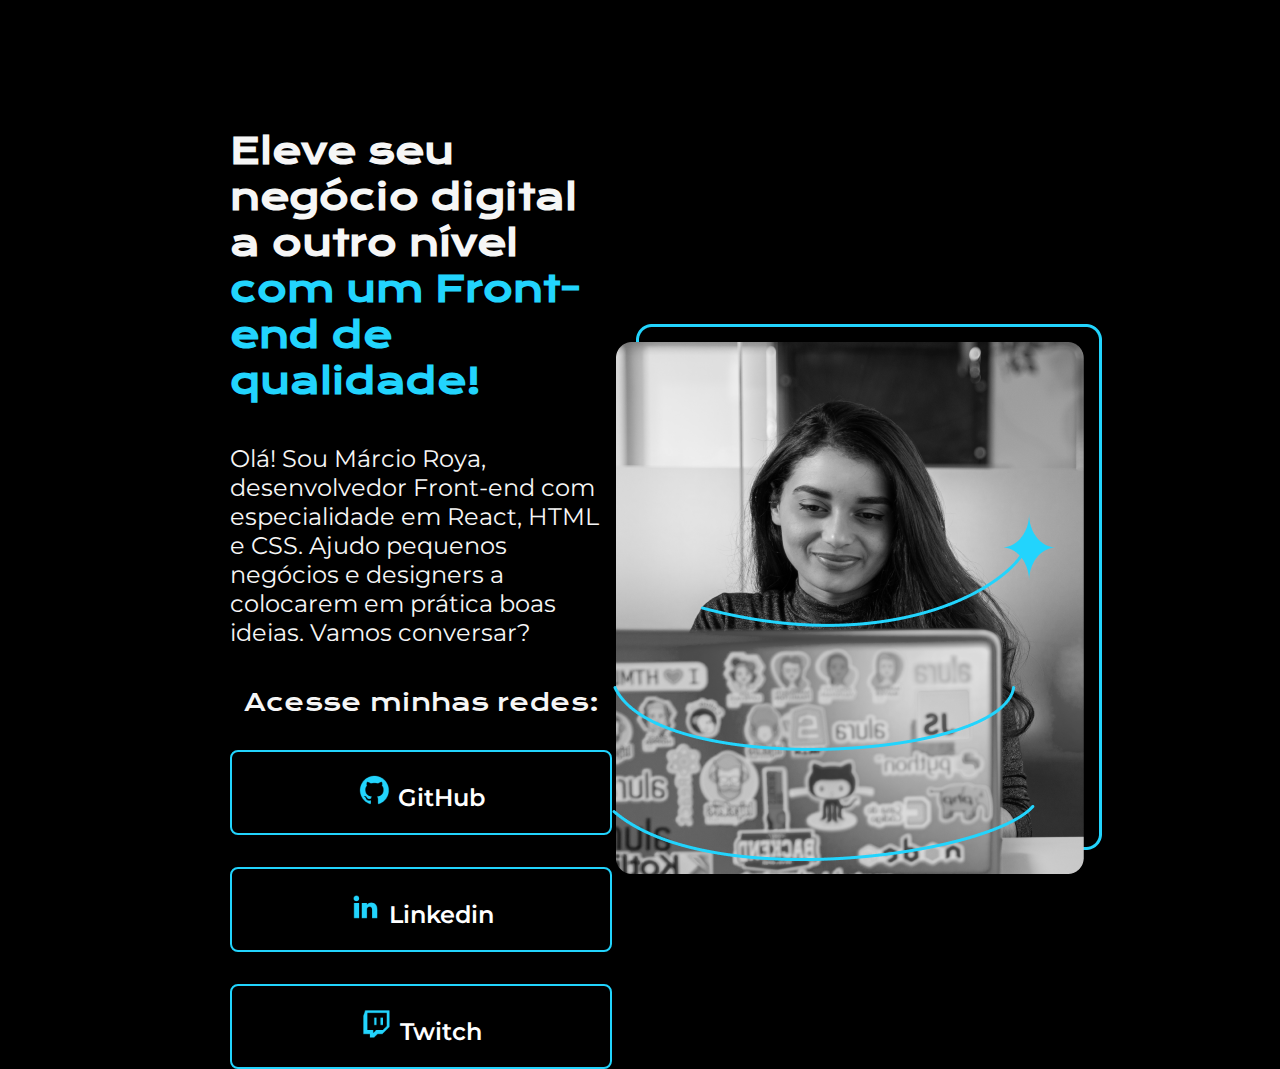
==== index.html @ 65f36237 "creation: hover" ====
<!DOCTYPE html>
<html lang="pt-br">

<head>
    <meta charset="UTF-8">
    <meta http-equiv="X-UA-Compatible" content="IE=edge">
    <meta name="viewport" content="width=device-width, initial-scale=1.0">
    <title>Portifolio</title>
    <link rel="stylesheet" href="style.css">
</head>

<body>
    <header></header>
    <main class="apresentacao">
        <section class="apresentacao__conteudo">
            <h1 class="apresentacao__conteudo__titulo">
                Eleve seu negócio digital a outro nível
                <strong class="titulo-destaque">com um Front-end de qualidade!
                </strong>
            </h1>
            <p class="apresentacao__conteudo__texto">Olá! Sou Márcio Roya, desenvolvedor
                Front-end com especialidade em React, HTML e
                CSS. Ajudo pequenos negócios e designers a
                colocarem em prática boas ideias. Vamos
                conversar?</p>
            <div class="apresentacao__links">
                <h2 class="apresentacao__links__subtitulo">Acesse minhas redes:</h2>
                <a class="apresentacao__links__link" href="https://github.com/mroya">
                    <img src="./assets/github.png">
                    GitHub
                </a>
                <a class="apresentacao__links__link" href="https://linkedin.com/marcio-roya">
                    <img src="./assets/linkedin.png">
                    Linkedin</a>
                <a class="apresentacao__links__link" href="https://twitch.tv/marcio-roya">
                    <img src="./assets/twitch.png">
                    Twitch
                </a>
                
            </div>
            
        </section>
        <img src="./assets/Imagem.png" alt="Foto de Márcio Roya programando">
    </main>
    <footer></footer>
</body>

</html>
---- style.css ----
@import url('https://fonts.googleapis.com/css2?family=Krona+One&family=Montserrat:wght@400;600&display=swap');

* {
    margin: 0;
    padding: 0;
}

body {
    height: 100vh;
    box-sizing: border-box;
    background-color: #000000;
    color: #F6F6F6;
}

.titulo-destaque {
    color: #22D4FD;
}

.apresentacao {
    margin: 10% 18%;
    display: flex;
    align-items: center;
    justify-content: space-between;
}

.apresentacao__conteudo {
    width: 615px;
    display: flex;
    flex-direction: column;
    gap: 40px;
}

.apresentacao__conteudo__titulo {
    font-size: 36px;
    font-family: 'Krona One', sans-serif;
}

.apresentacao__conteudo__texto {
    font-size: 24px;
    font-family: 'Montserrat', 'sans-serif';
}

.apresentacao__links {
    display: flex;
    flex-direction: column;
    justify-content: space-between;
    align-items: center;
    gap: 32px;
}

.apresentacao__links__subtitulo {
    font-size: 24px;
    font-family: 'Krona One', sans-serif;
    font-weight: 400;
}

.apresentacao__links__link {
    /* background-color: #22D4FD; */
    border: 2px solid #22D4FD;
    width: 378px;
    text-align: center;
    border-radius: 8px;
    font-size: 24px;
    font-weight: 600;
    padding: 21.5px 0;
    text-decoration: none;
    color: #ffffff;
    font-family: 'Montserrat', sans-serif;   
}

.apresentacao__links__link:hover {
    background-color: #272727;
    padding: 3%;
}

.apresentacao__conteudo__titulo:hover {
    color: #22D4FD;
}

.titulo-destaque:hover {
    color: #ffffff;
}
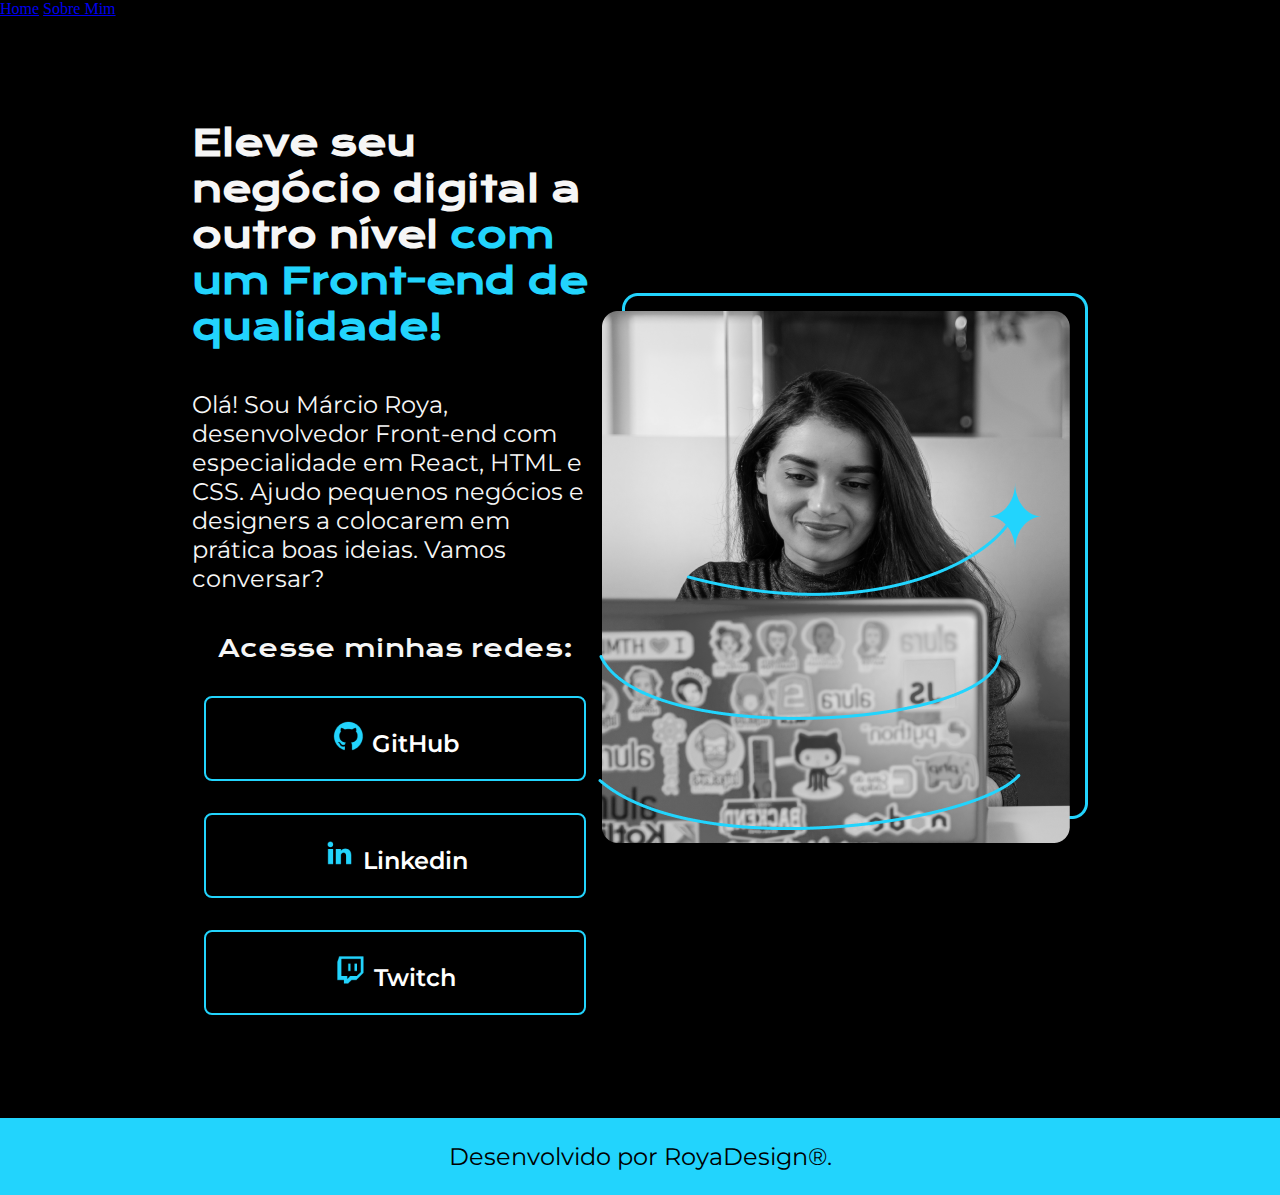
==== commit 6cc2a52a: "created: footer and header" ====
--- a/index.html
+++ b/index.html
@@ -10,7 +10,12 @@
 </head>
 
 <body>
-    <header></header>
+    <header class="cabecalho">
+        <nav class="cabecalho__menu">
+            <a class="cabecalho__menu__link" href="#">Home</a>
+            <a class="cabecalho__menu__link" href="#">Sobre Mim</a>
+        </nav>
+    </header>
     <main class="apresentacao">
         <section class="apresentacao__conteudo">
             <h1 class="apresentacao__conteudo__titulo">
@@ -42,7 +47,9 @@
         </section>
         <img src="./assets/Imagem.png" alt="Foto de Márcio Roya programando">
     </main>
-    <footer></footer>
+    <footer class="rodape">
+        <p>Desenvolvido por RoyaDesign®.</p>
+    </footer>
 </body>
 
 </html>--- a/style.css
+++ b/style.css
@@ -6,7 +6,7 @@
 }
 
 body {
-    height: 100vh;
+    /* height: 100vh; */
     box-sizing: border-box;
     background-color: #000000;
     color: #F6F6F6;
@@ -17,7 +17,7 @@
 }
 
 .apresentacao {
-    margin: 10% 18%;
+    padding: 8% 15%;
     display: flex;
     align-items: center;
     justify-content: space-between;
@@ -79,4 +79,14 @@
 
 .titulo-destaque:hover {
     color: #ffffff;
+}
+
+.rodape {
+    color: #000000;
+    background-color: #22D4FD;
+    padding: 24px;
+    text-align: center;
+    font-family: 'Montserrat', sans-serif;
+    font-size: 24px;
+    font-weight: 400;    
 }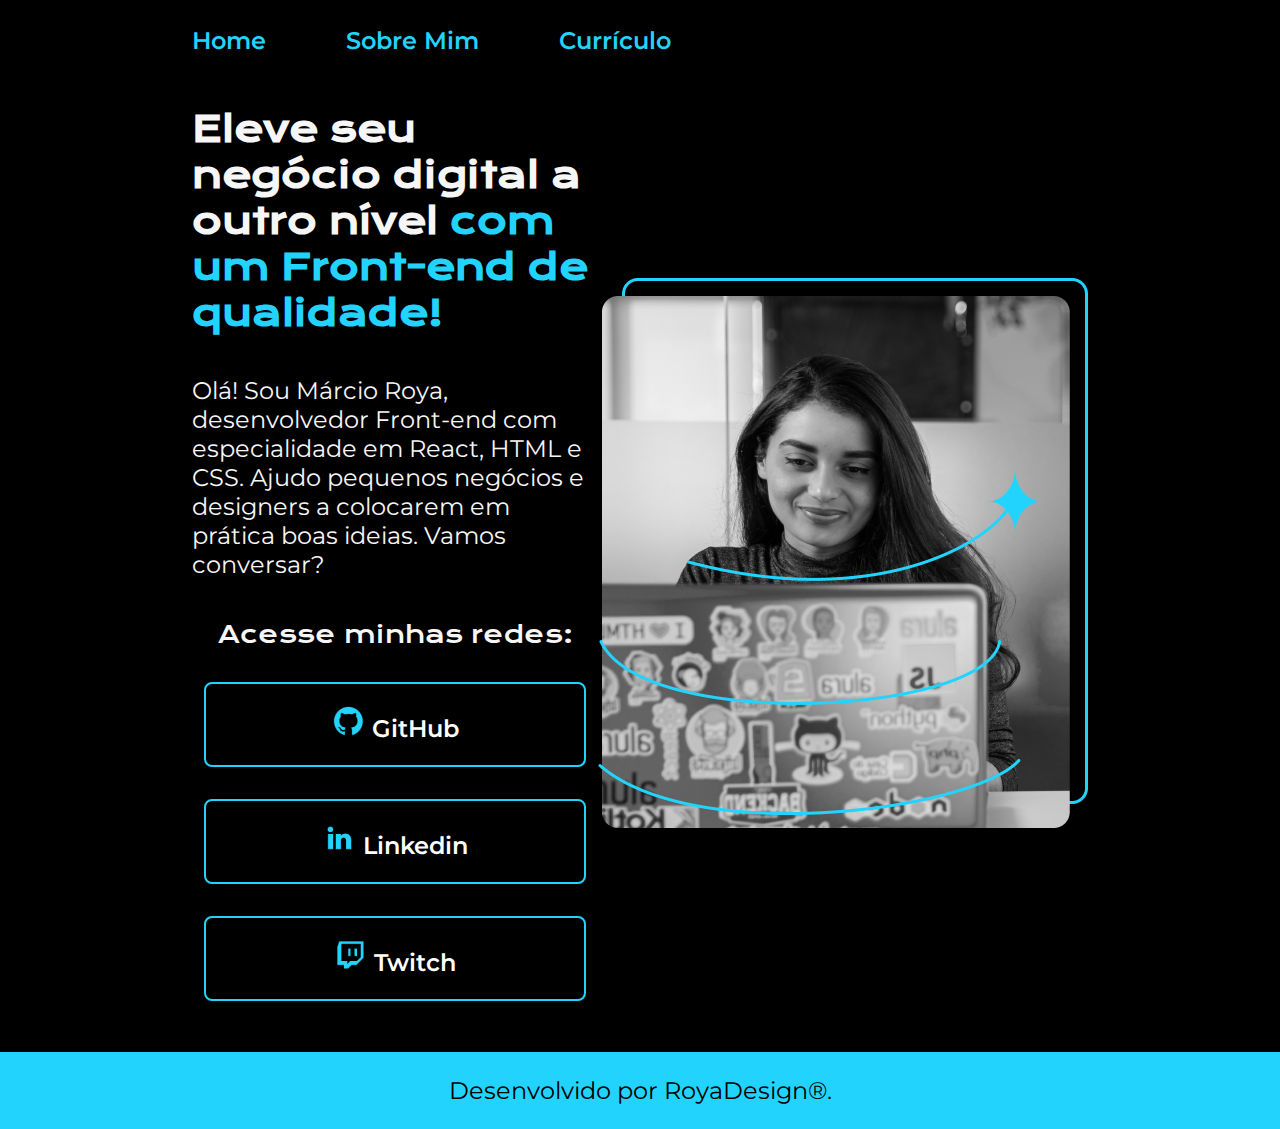
==== commit a6516ed5: "created: pages about and curriculo" ====
--- a/index.html
+++ b/index.html
@@ -6,14 +6,15 @@
     <meta http-equiv="X-UA-Compatible" content="IE=edge">
     <meta name="viewport" content="width=device-width, initial-scale=1.0">
     <title>Portifolio</title>
-    <link rel="stylesheet" href="style.css">
+    <link rel="stylesheet" href="./styles/style.css">
 </head>
 
 <body>
     <header class="cabecalho">
         <nav class="cabecalho__menu">
-            <a class="cabecalho__menu__link" href="#">Home</a>
-            <a class="cabecalho__menu__link" href="#">Sobre Mim</a>
+            <a class="cabecalho__menu__link" href="index.html">Home</a>
+            <a class="cabecalho__menu__link" href="about.html">Sobre Mim</a>
+            <a class="cabecalho__menu__link" href="curriculo.html">Currículo</a>
         </nav>
     </header>
     <main class="apresentacao">
--- a/styles/style.css
+++ b/styles/style.css
@@ -0,0 +1,115 @@
+@import url('https://fonts.googleapis.com/css2?family=Krona+One&family=Montserrat:wght@400;600&display=swap');
+
+* {
+    margin: 0;
+    padding: 0;
+}
+
+body {
+    /* height: 100vh; */
+    box-sizing: border-box;
+    background-color: #000000;
+    color: #F6F6F6;
+}
+
+.cabecalho {
+    padding: 2% 0 0 15%;
+}
+
+.cabecalho__menu {
+    display: flex;
+    gap: 80px;
+}
+
+.cabecalho__menu__link {
+    font-family: 'Montserrat', sans-serif;
+    font-size: 24px;
+    font-weight: 600;
+    color: #22D4FD;
+    text-decoration: none;
+}
+
+.apresentacao {
+    padding: 4% 15%;
+    display: flex;
+    align-items: center;
+    justify-content: space-between;
+}
+
+.apresentacao__conteudo {
+    width: 615px;
+    display: flex;
+    flex-direction: column;
+    gap: 40px;
+}
+
+.apresentacao__conteudo__titulo {
+    font-size: 36px;
+    font-family: 'Krona One', sans-serif;
+}
+
+.titulo-destaque {
+    color: #22D4FD;
+}
+
+.apresentacao__conteudo__texto {
+    font-size: 24px;
+    font-family: 'Montserrat', 'sans-serif';
+}
+
+
+.apresentacao__conteudo__texto a{
+    text-decoration: none;
+    color: #22D4FD;
+}
+
+.apresentacao__links {
+    display: flex;
+    flex-direction: column;
+    justify-content: space-between;
+    align-items: center;
+    gap: 32px;
+}
+
+.apresentacao__links__subtitulo {
+    font-size: 24px;
+    font-family: 'Krona One', sans-serif;
+    font-weight: 400;
+}
+
+.apresentacao__links__link {
+    /* background-color: #22D4FD; */
+    border: 2px solid #22D4FD;
+    width: 378px;
+    text-align: center;
+    border-radius: 8px;
+    font-size: 24px;
+    font-weight: 600;
+    padding: 21.5px 0;
+    text-decoration: none;
+    color: #ffffff;
+    font-family: 'Montserrat', sans-serif;   
+}
+
+.apresentacao__links__link:hover {
+    background-color: #272727;
+    padding: 3%;
+}
+
+.apresentacao__conteudo__titulo:hover {
+    color: #22D4FD;
+}
+
+.titulo-destaque:hover {
+    color: #ffffff;
+}
+
+.rodape {
+    color: #000000;
+    background-color: #22D4FD;
+    padding: 24px;
+    text-align: center;
+    font-family: 'Montserrat', sans-serif;
+    font-size: 24px;
+    font-weight: 400;    
+}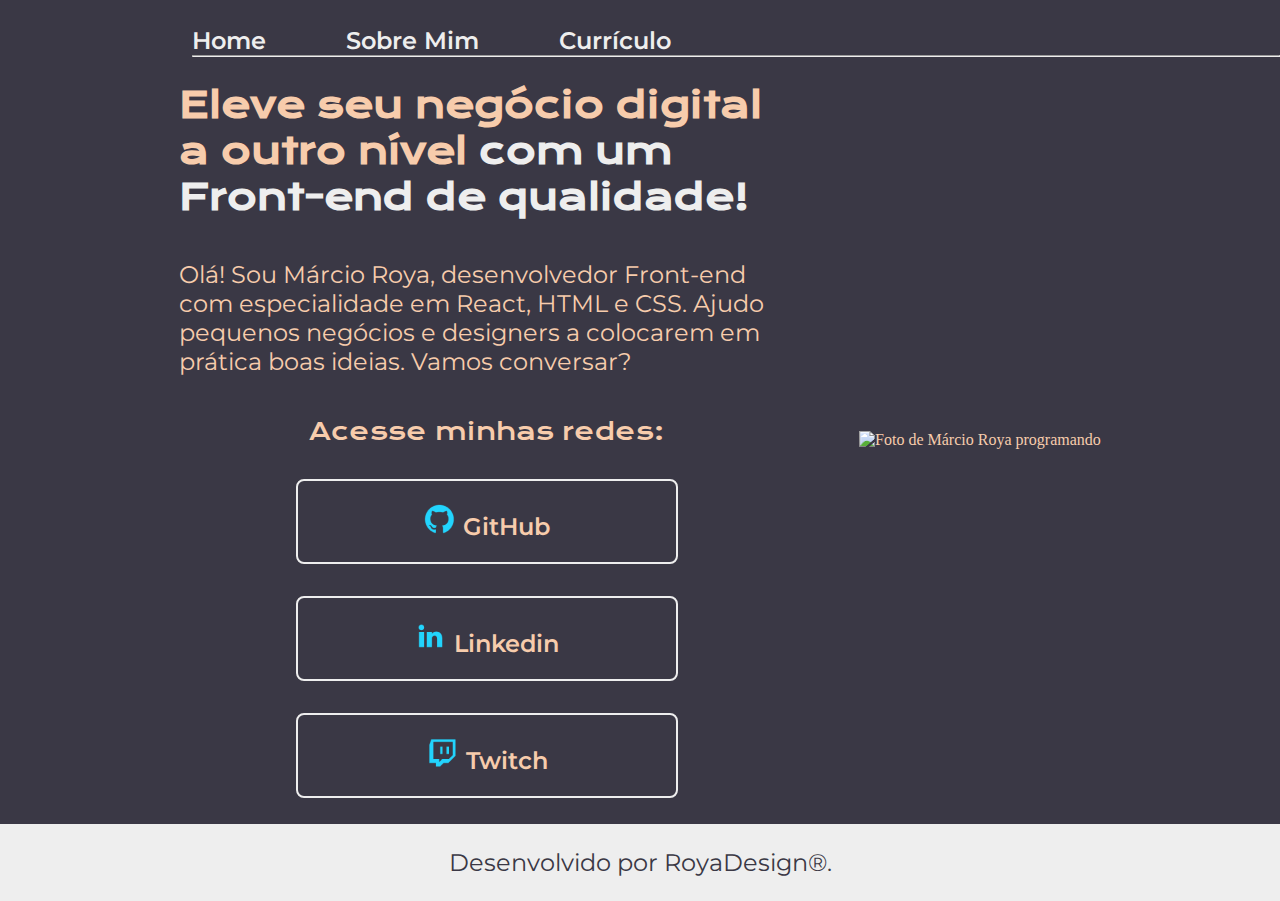
==== commit c39d7221: "final project" ====
--- a/index.html
+++ b/index.html
@@ -16,6 +16,7 @@
             <a class="cabecalho__menu__link" href="about.html">Sobre Mim</a>
             <a class="cabecalho__menu__link" href="curriculo.html">Currículo</a>
         </nav>
+        <hr>
     </header>
     <main class="apresentacao">
         <section class="apresentacao__conteudo">
@@ -46,7 +47,7 @@
             </div>
             
         </section>
-        <img src="./assets/Imagem.png" alt="Foto de Márcio Roya programando">
+        <img src="./assets/imagemprogramador.png" alt="Foto de Márcio Roya programando">
     </main>
     <footer class="rodape">
         <p>Desenvolvido por RoyaDesign®.</p>
--- a/styles/style.css
+++ b/styles/style.css
@@ -1,4 +1,14 @@
 @import url('https://fonts.googleapis.com/css2?family=Krona+One&family=Montserrat:wght@400;600&display=swap');
+
+:root {
+    --cor-primaria: #3A3845;
+    --cor-secundaria: #F7CCAC;
+    --cor-terciaria: #EEEEEE;
+    --cor-hover: #826F66;
+
+    --fonte-principal: 'Krona One', sans-serif;
+    --fonte-secundaria: 'Montserrat', sans-serif;
+}
 
 * {
     margin: 0;
@@ -6,10 +16,9 @@
 }
 
 body {
-    /* height: 100vh; */
     box-sizing: border-box;
-    background-color: #000000;
-    color: #F6F6F6;
+    background-color: var(--cor-primaria);
+    color: var(--cor-secundaria);
 }
 
 .cabecalho {
@@ -22,15 +31,19 @@
 }
 
 .cabecalho__menu__link {
-    font-family: 'Montserrat', sans-serif;
+    font-family: var(--fonte-secundaria);
     font-size: 24px;
     font-weight: 600;
-    color: #22D4FD;
+    color: var(--cor-terciaria);
     text-decoration: none;
 }
 
+.cabecalho__menu__link:hover {
+    color: var(--cor-hover);
+}
+
 .apresentacao {
-    padding: 4% 15%;
+    padding: 2% 14%;
     display: flex;
     align-items: center;
     justify-content: space-between;
@@ -45,22 +58,22 @@
 
 .apresentacao__conteudo__titulo {
     font-size: 36px;
-    font-family: 'Krona One', sans-serif;
+    font-family: var(--fonte-principal);
 }
 
 .titulo-destaque {
-    color: #22D4FD;
+    color: var(--cor-terciaria);
 }
 
 .apresentacao__conteudo__texto {
     font-size: 24px;
-    font-family: 'Montserrat', 'sans-serif';
+    font-family: var(--fonte-secundaria);
 }
 
 
 .apresentacao__conteudo__texto a{
     text-decoration: none;
-    color: #22D4FD;
+    color: var(--cor-terciaria);
 }
 
 .apresentacao__links {
@@ -73,13 +86,12 @@
 
 .apresentacao__links__subtitulo {
     font-size: 24px;
-    font-family: 'Krona One', sans-serif;
+    font-family: var(--fonte-principal);
     font-weight: 400;
 }
 
 .apresentacao__links__link {
-    /* background-color: #22D4FD; */
-    border: 2px solid #22D4FD;
+    border: 2px solid var(--cor-terciaria);
     width: 378px;
     text-align: center;
     border-radius: 8px;
@@ -87,29 +99,29 @@
     font-weight: 600;
     padding: 21.5px 0;
     text-decoration: none;
-    color: #ffffff;
-    font-family: 'Montserrat', sans-serif;   
+    color: var(--cor-secundaria);
+    font-family: var(--fonte-secundaria);   
 }
 
 .apresentacao__links__link:hover {
-    background-color: #272727;
+    background-color: var(--cor-hover);
     padding: 3%;
 }
 
 .apresentacao__conteudo__titulo:hover {
-    color: #22D4FD;
+    color: var(--cor-terciaria);
 }
 
 .titulo-destaque:hover {
-    color: #ffffff;
+    color: var(--cor-secundaria);
 }
 
 .rodape {
-    color: #000000;
-    background-color: #22D4FD;
+    color: var(--cor-primaria);
+    background-color: var(--cor-terciaria);
     padding: 24px;
     text-align: center;
-    font-family: 'Montserrat', sans-serif;
+    font-family: var(--fonte-secundaria);
     font-size: 24px;
     font-weight: 400;    
 }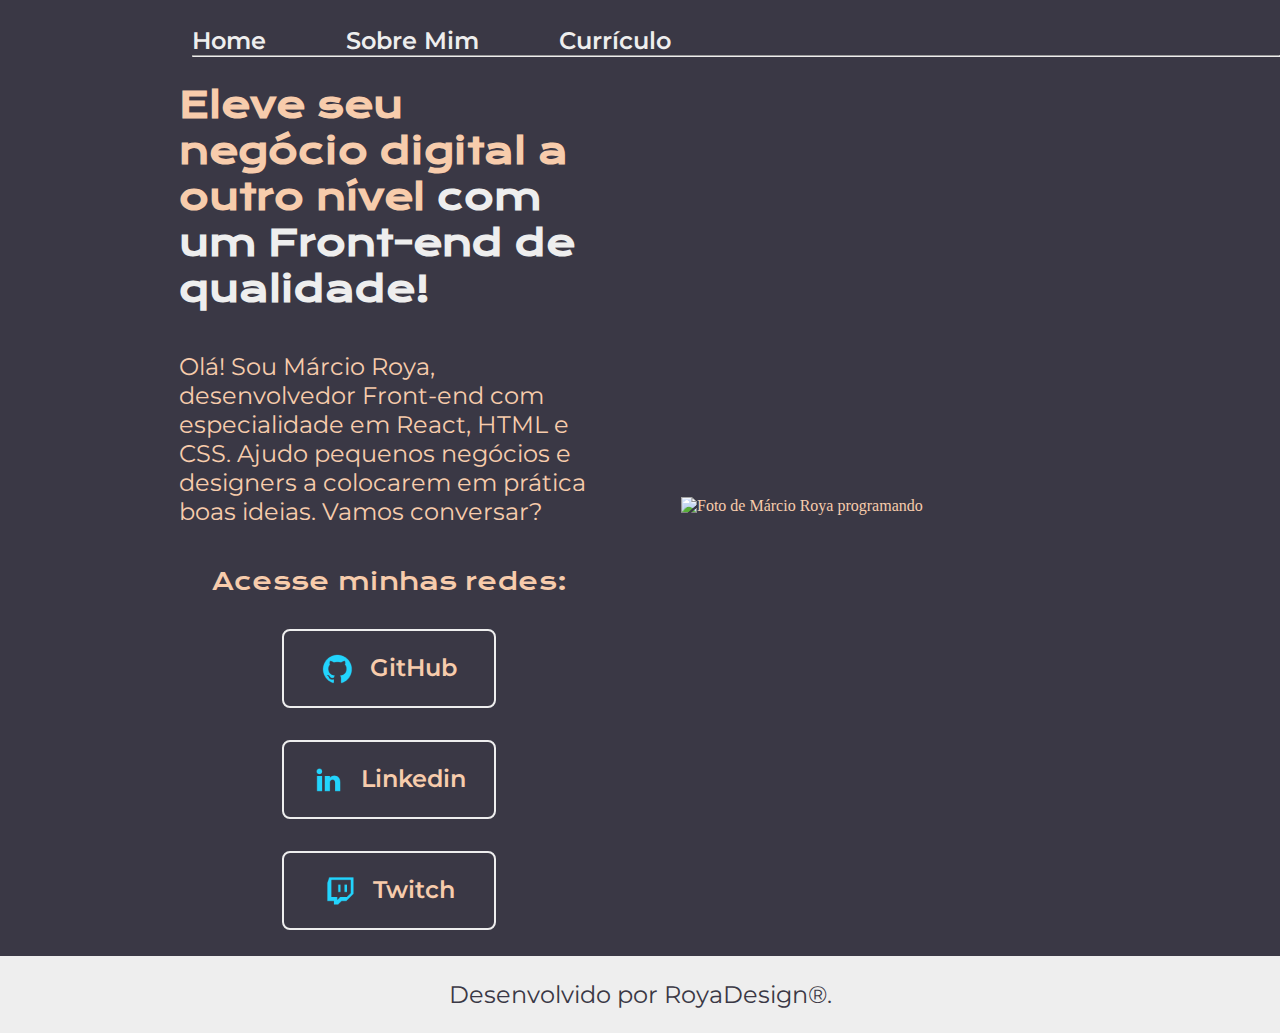
==== commit e9500a35: "final project" ====
--- a/index.html
+++ b/index.html
@@ -32,22 +32,20 @@
                 conversar?</p>
             <div class="apresentacao__links">
                 <h2 class="apresentacao__links__subtitulo">Acesse minhas redes:</h2>
-                <a class="apresentacao__links__link" href="https://github.com/mroya">
+                <a class="apresentacao__links__navegacao" href="https://github.com/mroya">
                     <img src="./assets/github.png">
                     GitHub
                 </a>
-                <a class="apresentacao__links__link" href="https://linkedin.com/marcio-roya">
+                <a class="apresentacao__links__navegacao" href="https://linkedin.com/marcio-roya">
                     <img src="./assets/linkedin.png">
                     Linkedin</a>
-                <a class="apresentacao__links__link" href="https://twitch.tv/marcio-roya">
+                <a class="apresentacao__links__navegacao" href="https://twitch.tv/marcio-roya">
                     <img src="./assets/twitch.png">
                     Twitch
                 </a>
-                
             </div>
-            
         </section>
-        <img src="./assets/imagemprogramador.png" alt="Foto de Márcio Roya programando">
+        <img class="apresentacao__imagem" src="./assets/imagemprogramador.png" alt="Foto de Márcio Roya programando">
     </main>
     <footer class="rodape">
         <p>Desenvolvido por RoyaDesign®.</p>
--- a/styles/style.css
+++ b/styles/style.css
@@ -32,7 +32,7 @@
 
 .cabecalho__menu__link {
     font-family: var(--fonte-secundaria);
-    font-size: 24px;
+    font-size: 1.5rem;
     font-weight: 600;
     color: var(--cor-terciaria);
     text-decoration: none;
@@ -43,21 +43,22 @@
 }
 
 .apresentacao {
-    padding: 2% 14%;
     display: flex;
     align-items: center;
     justify-content: space-between;
+    padding: 2% 14%;
+    gap: 82px ;
 }
 
 .apresentacao__conteudo {
-    width: 615px;
+    width: 50%;
     display: flex;
     flex-direction: column;
     gap: 40px;
 }
 
 .apresentacao__conteudo__titulo {
-    font-size: 36px;
+    font-size: 2.25rem;
     font-family: var(--fonte-principal);
 }
 
@@ -66,7 +67,7 @@
 }
 
 .apresentacao__conteudo__texto {
-    font-size: 24px;
+    font-size: 1.5rem;
     font-family: var(--fonte-secundaria);
 }
 
@@ -85,17 +86,20 @@
 }
 
 .apresentacao__links__subtitulo {
-    font-size: 24px;
+    font-size: 1.5rem;
     font-family: var(--fonte-principal);
     font-weight: 400;
 }
 
-.apresentacao__links__link {
+.apresentacao__links__navegacao {
+    display: flex;
+    justify-content: center;
+    gap: 16px;
     border: 2px solid var(--cor-terciaria);
-    width: 378px;
+    width: 50%;
     text-align: center;
     border-radius: 8px;
-    font-size: 24px;
+    font-size: 1.5rem;
     font-weight: 600;
     padding: 21.5px 0;
     text-decoration: none;
@@ -103,7 +107,7 @@
     font-family: var(--fonte-secundaria);   
 }
 
-.apresentacao__links__link:hover {
+.apresentacao__links__navegacao:hover {
     background-color: var(--cor-hover);
     padding: 3%;
 }
@@ -116,12 +120,35 @@
     color: var(--cor-secundaria);
 }
 
+.apresentacao__imagem {
+    width: 50%;
+}
+
 .rodape {
     color: var(--cor-primaria);
     background-color: var(--cor-terciaria);
     padding: 24px;
     text-align: center;
     font-family: var(--fonte-secundaria);
-    font-size: 24px;
+    font-size: 1.5rem;
     font-weight: 400;    
+}
+
+@media (max-width: 1200px) {
+    .cabecalho {
+        padding: 10%;
+    }
+    
+    .cabecalho__menu {
+        justify-content: center;
+    }
+
+    .apresentacao {
+        flex-direction: column-reverse;
+        padding: 5%;
+    }
+
+    .apresentacao__conteudo {
+        width: auto;
+    }
 }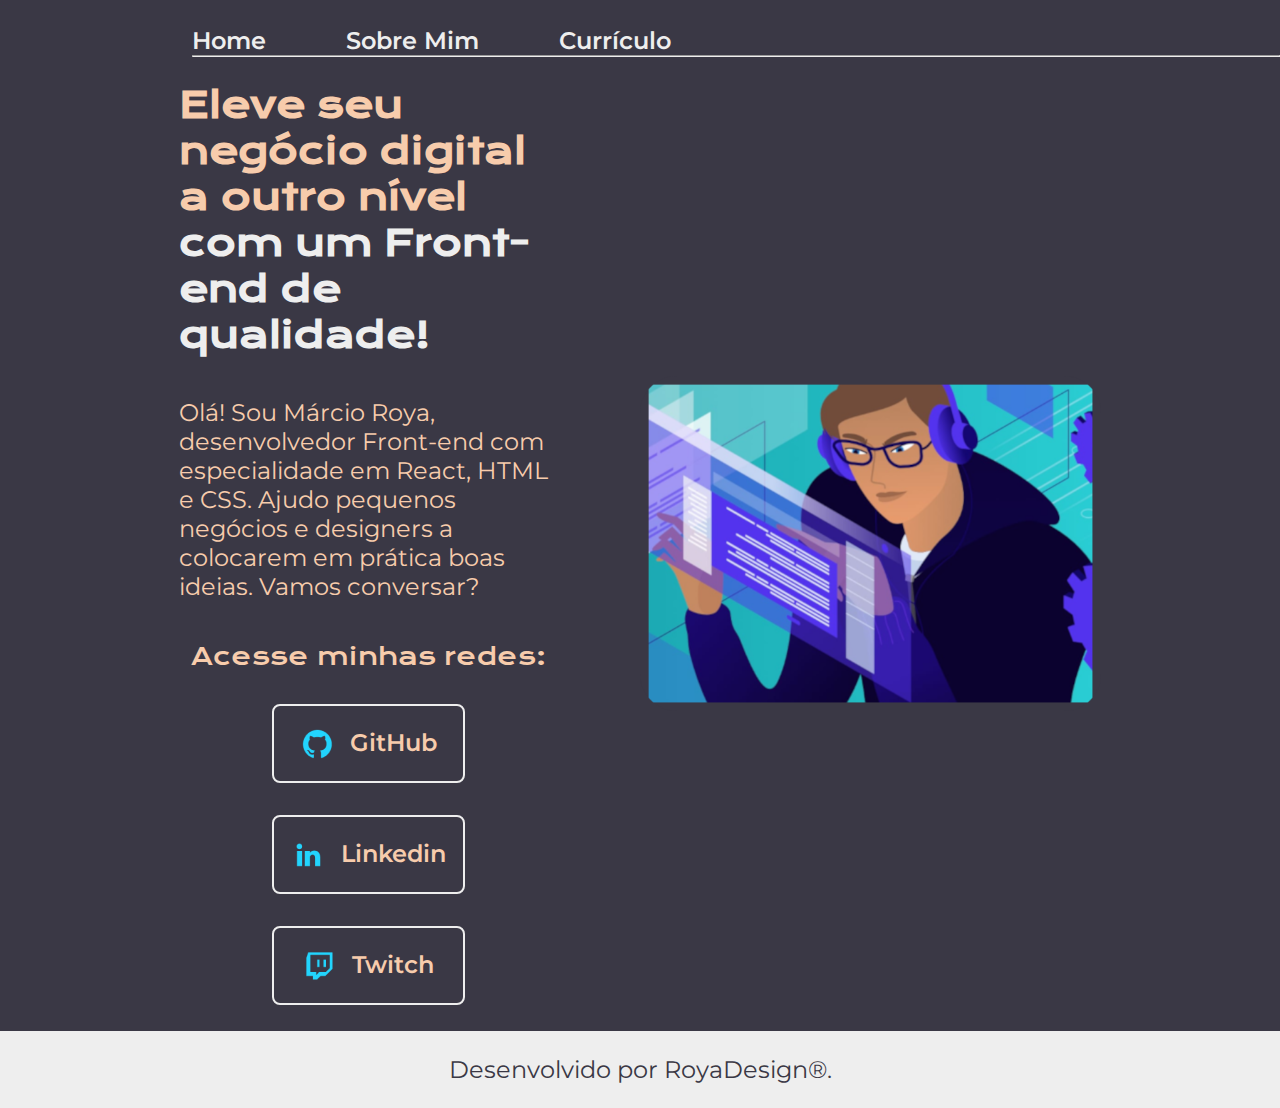
==== commit 02cec8c8: "final project" ====
--- a/index.html
+++ b/index.html
@@ -45,7 +45,7 @@
                 </a>
             </div>
         </section>
-        <img class="apresentacao__imagem" src="./assets/imagemprogramador.png" alt="Foto de Márcio Roya programando">
+        <img class="apresentacao__imagem" src="./assets/imagemProgramador.png" alt="Foto de Márcio Roya programando">
     </main>
     <footer class="rodape">
         <p>Desenvolvido por RoyaDesign®.</p>
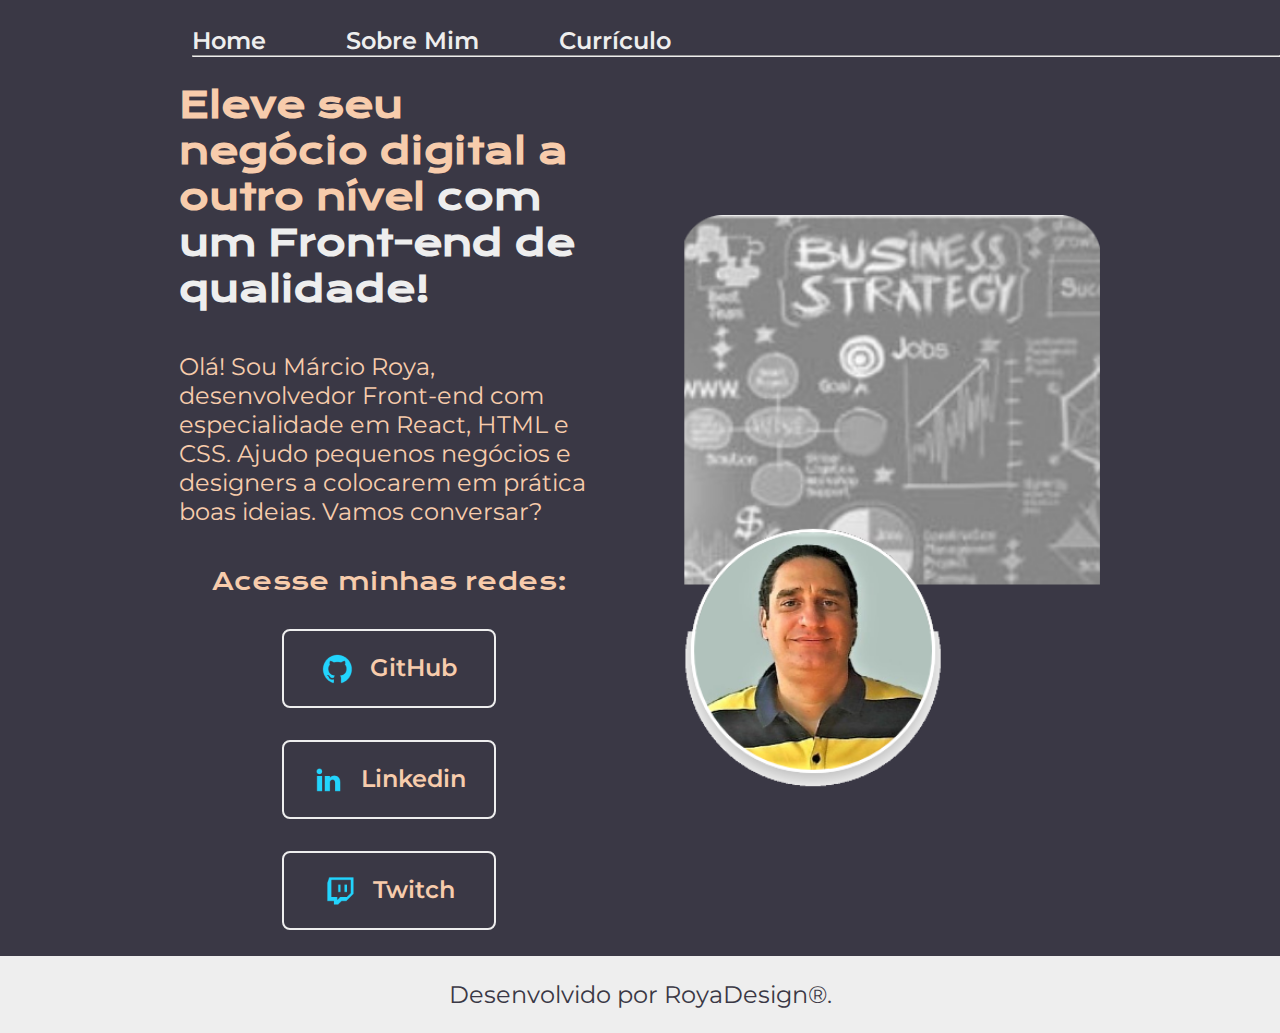
==== commit 5f39c5a2: "photo" ====
--- a/index.html
+++ b/index.html
@@ -36,7 +36,7 @@
                     <img src="./assets/github.png">
                     GitHub
                 </a>
-                <a class="apresentacao__links__navegacao" href="https://linkedin.com/marcio-roya">
+                <a class="apresentacao__links__navegacao" href="https://www.linkedin.com/in/marcio-roya/">
                     <img src="./assets/linkedin.png">
                     Linkedin</a>
                 <a class="apresentacao__links__navegacao" href="https://twitch.tv/marcio-roya">
@@ -45,7 +45,7 @@
                 </a>
             </div>
         </section>
-        <img class="apresentacao__imagem" src="./assets/imagemProgramador.png" alt="Foto de Márcio Roya programando">
+        <img class="apresentacao__imagem" src="./assets/imagem.png" alt="Foto de Márcio Roya programando">
     </main>
     <footer class="rodape">
         <p>Desenvolvido por RoyaDesign®.</p>
--- a/styles/style.css
+++ b/styles/style.css
@@ -4,6 +4,8 @@
     --cor-primaria: #3A3845;
     --cor-secundaria: #F7CCAC;
     --cor-terciaria: #EEEEEE;
+    --cor-mediaQuery-body: #698269;
+    --cor-mediaQuery-rodape: #F55050;
     --cor-hover: #826F66;
 
     --fonte-principal: 'Krona One', sans-serif;
@@ -135,12 +137,18 @@
 }
 
 @media (max-width: 1200px) {
+    
+    body {
+        background-color: var(--cor-mediaQuery-body);
+    }
+    
     .cabecalho {
         padding: 10%;
     }
     
     .cabecalho__menu {
         justify-content: center;
+        gap: 40px;
     }
 
     .apresentacao {
@@ -151,4 +159,8 @@
     .apresentacao__conteudo {
         width: auto;
     }
+    
+    .rodape {
+        background-color: var(--cor-mediaQuery-rodape);
+    }
 }